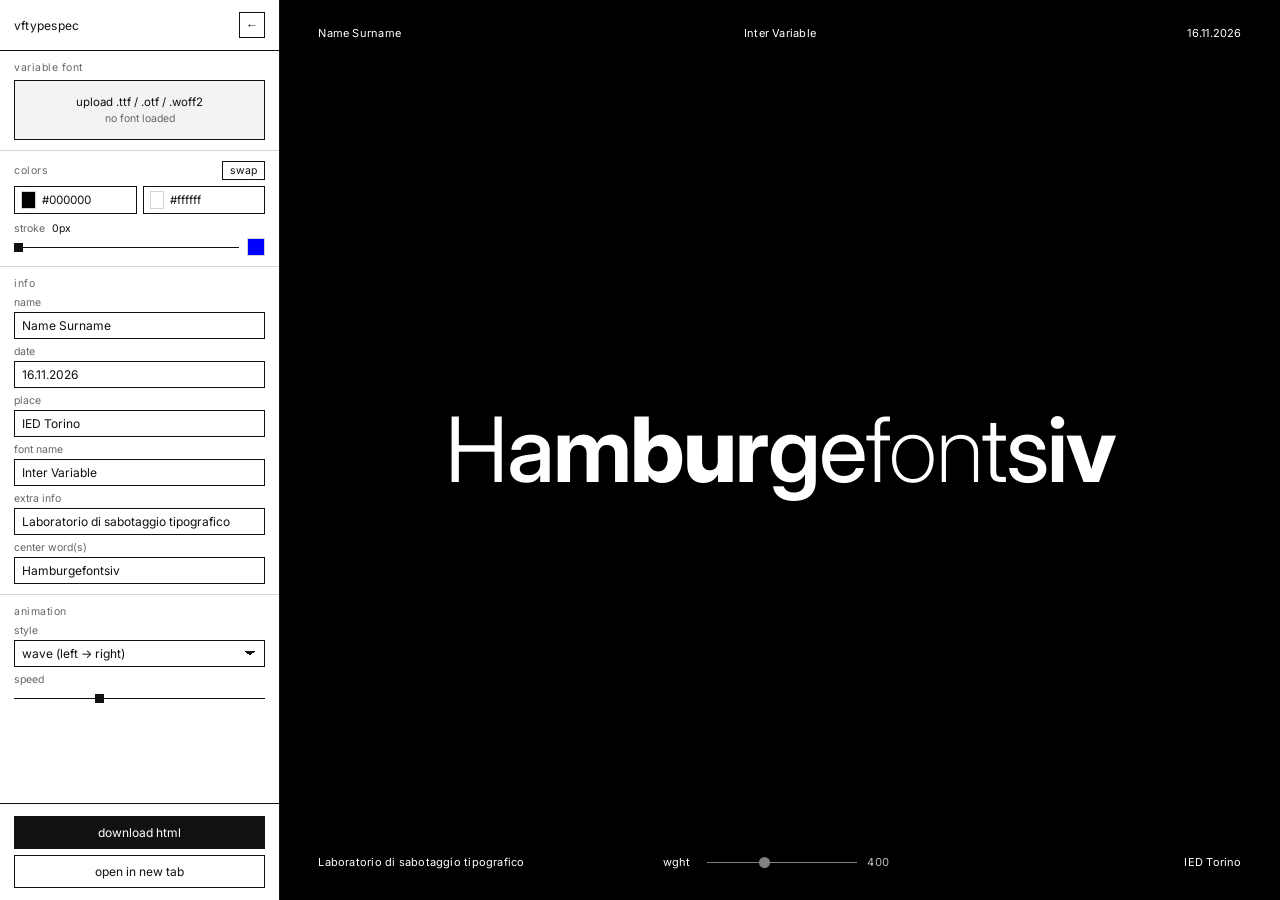
==== laboratoriodisabotaggiotipografico/index.html @ 2f4421c2 "Initial commit: vftypespec (official + laboratoriodisabotaggiotipografico)" ====
<!DOCTYPE html>
<html lang="en">

<head>
  <meta charset="UTF-8">
  <meta name="viewport" content="width=device-width, initial-scale=1.0">
  <title>vftypespec — laboratorio di sabotaggio tipografico</title>
  <link rel="preconnect" href="https://fonts.googleapis.com">
  <link rel="preconnect" href="https://fonts.gstatic.com" crossorigin>
  <link href="https://fonts.googleapis.com/css2?family=Inter:wght@400&display=swap" rel="stylesheet">
  <link rel="stylesheet" href="app.css">
</head>

<body>
  <div class="app-shell" id="appShell">
    <aside class="sidebar" id="sidebar">
      <div class="sidebar-header">
        <span class="app-title">vftypespec</span>
        <button type="button" class="btn-icon" id="collapseBtn" title="hide">←</button>
      </div>

      <div class="sidebar-scroll">
        <section class="control-group">
          <label class="group-label">variable font</label>
          <div class="drop-zone" id="dropZone" tabindex="0" role="button" aria-label="upload variable font">
            <input type="file" id="fontFileInput" accept=".ttf,.otf,.woff2,.woff" hidden>
            <div class="drop-zone-text">
              <strong>upload .ttf / .otf / .woff2</strong>
              <span id="fontStatus">no font loaded</span>
            </div>
          </div>
          <div class="axes-line" id="axesBadge" hidden></div>
        </section>

        <section class="control-group">
          <div class="group-label-row">
            <label class="group-label">colors</label>
            <button type="button" class="btn-mini" id="swapColorsBtn">swap</button>
          </div>
          <div class="color-row">
            <label class="color-input-wrap" title="background">
              <input type="color" id="bgColorPicker" value="#000000" aria-label="background">
              <input type="text" id="bgColorHex" value="#000000" maxlength="7" spellcheck="false"
                aria-label="background hex">
            </label>
            <label class="color-input-wrap" title="text">
              <input type="color" id="fgColorPicker" value="#ffffff" aria-label="text">
              <input type="text" id="fgColorHex" value="#ffffff" maxlength="7" spellcheck="false" aria-label="text hex">
            </label>
          </div>
          <div class="field stroke-field">
            <span>stroke <em id="strokeWidthVal">0px</em></span>
            <div class="stroke-inline">
              <input type="range" id="strokeWidthInput" min="0" max="20" value="0" step="0.5" aria-label="stroke width">
              <input type="color" id="strokeColorPicker" value="#0000ff" title="stroke color" aria-label="stroke color">
            </div>
          </div>
        </section>

        <section class="control-group">
          <label class="group-label">info</label>
          <div class="field-stack">
            <label class="field">
              <span>name</span>
              <input type="text" id="designerNameInput" value="Name Surname" placeholder="Name Surname">
            </label>
            <label class="field">
              <span>date</span>
              <input type="text" id="dateInput" value="16.11.2026" placeholder="16.11.2026">
            </label>
            <label class="field">
              <span>place</span>
              <input type="text" id="placeInput" value="IED Torino" placeholder="IED Torino">
            </label>
            <label class="field">
              <span>font name</span>
              <input type="text" id="fontNameInput" value="Inter Variable" placeholder="Font Name">
            </label>
            <label class="field">
              <span>extra info</span>
              <input type="text" id="extraInfoInput" value="Laboratorio di sabotaggio tipografico" placeholder="Extra info">
            </label>
            <label class="field">
              <span>center word(s)</span>
              <input type="text" id="heroWordInput" value="Hamburgefontsiv" placeholder="up to 6 words">
            </label>
          </div>
        </section>

        <section class="control-group">
          <label class="group-label">animation</label>
          <div class="field-stack">
            <label class="field">
              <span>style</span>
              <select id="animModeInput">
                <option value="wave" selected>wave (left → right)</option>
                <option value="pulse">pulse (all together)</option>
                <option value="center">mirror (from center)</option>
                <option value="random">random (per letter)</option>
                <option value="none">static (slider only)</option>
              </select>
            </label>
            <label class="field" id="animSpeedField">
              <span>speed</span>
              <input type="range" id="animSpeedInput" min="1" max="10" value="4" step="1">
            </label>
          </div>
        </section>
      </div>

      <div class="sidebar-footer">
        <button type="button" class="btn-primary" id="downloadBtn">download html</button>
        <button type="button" class="btn-secondary" id="openTabBtn">open in new tab</button>
      </div>
    </aside>

    <main class="preview-pane">
      <button type="button" class="floating-toggle" id="expandBtn" hidden>☰ controls</button>
      <iframe id="previewFrame" title="specimen preview"></iframe>
    </main>
  </div>
  <div class="page-drop-overlay" id="pageDropOverlay" aria-hidden="true">drop font file</div>

  <script src="app.js"></script>
</body>

</html>
---- laboratoriodisabotaggiotipografico/app.css ----
*,
*::before,
*::after {
  box-sizing: border-box;
  margin: 0;
  padding: 0;
  border-radius: 0;
}

:root {
  --ui-bg: #ffffff;
  --ui-muted-bg: #f3f3f3;
  --ui-border: #111111;
  --ui-soft-border: #d4d4d4;
  --ui-text: #111111;
  --ui-muted: #666666;
}

html, body {
  height: 100%;
  font-family: 'Inter', sans-serif;
  font-size: 12px;
  color: var(--ui-text);
  background: var(--ui-bg);
  text-transform: lowercase;
  overflow: hidden;
}

.app-shell {
  display: flex;
  width: 100%;
  height: 100vh;
}

.sidebar {
  width: 280px;
  min-width: 280px;
  height: 100%;
  background: var(--ui-bg);
  border-right: 1px solid var(--ui-border);
  display: flex;
  flex-direction: column;
  z-index: 20;
}

.app-shell.collapsed .sidebar {
  display: none;
}

.sidebar-header {
  padding: 12px 14px;
  border-bottom: 1px solid var(--ui-border);
  display: flex;
  align-items: center;
  justify-content: space-between;
}

.app-title {
  font-size: 12px;
  font-weight: 400;
  letter-spacing: 0.02em;
}

.btn-icon {
  width: 26px;
  height: 26px;
  border: 1px solid var(--ui-border);
  background: var(--ui-bg);
  color: var(--ui-text);
  cursor: pointer;
  font-size: 12px;
  display: inline-flex;
  align-items: center;
  justify-content: center;
}

.btn-icon:hover {
  background: var(--ui-text);
  color: var(--ui-bg);
}

.sidebar-scroll {
  flex: 1;
  overflow: hidden;
  display: flex;
  flex-direction: column;
}

.control-group {
  padding: 10px 14px;
  border-bottom: 1px solid var(--ui-soft-border);
  display: flex;
  flex-direction: column;
  gap: 6px;
}

.control-group:last-child {
  border-bottom: none;
}

.group-label {
  font-size: 10.5px;
  font-weight: 400;
  letter-spacing: 0.05em;
  color: var(--ui-muted);
}

.group-label-row {
  display: flex;
  align-items: center;
  justify-content: space-between;
}

.btn-mini {
  border: 1px solid var(--ui-border);
  background: var(--ui-bg);
  color: var(--ui-text);
  font-family: inherit;
  font-size: 10.5px;
  padding: 2px 7px;
  cursor: pointer;
}

.btn-mini:hover {
  background: var(--ui-text);
  color: var(--ui-bg);
}

.drop-zone {
  border: 1px solid var(--ui-border);
  padding: 14px 10px;
  text-align: center;
  cursor: pointer;
  background: var(--ui-muted-bg);
}

.drop-zone:hover,
.drop-zone.dragover {
  background: var(--ui-text);
  color: var(--ui-bg);
}

.drop-zone:hover .drop-zone-text span,
.drop-zone.dragover .drop-zone-text span {
  color: #cccccc;
}

.drop-zone-text {
  display: flex;
  flex-direction: column;
  gap: 3px;
  font-size: 11.5px;
}

.drop-zone-text strong {
  font-weight: 400;
}

.drop-zone-text span {
  font-size: 10.5px;
  color: var(--ui-muted);
  overflow: hidden;
  text-overflow: ellipsis;
  white-space: nowrap;
}

.axes-line {
  display: flex;
  flex-wrap: wrap;
  gap: 4px;
}

.axes-line[hidden] {
  display: none;
}

.axis-chip {
  border: 1px solid var(--ui-border);
  background: var(--ui-muted-bg);
  color: var(--ui-text);
  padding: 3px 6px;
  font-family: 'Inter', sans-serif;
  font-variant-numeric: tabular-nums;
  font-size: 10px;
  line-height: 1.2;
  text-transform: none;
  white-space: nowrap;
}

.color-row {
  display: grid;
  grid-template-columns: 1fr 1fr;
  gap: 6px;
}

.stroke-field {
  margin-top: 2px;
}

.stroke-field em {
  font-style: normal;
  color: var(--ui-text);
  margin-left: 4px;
}

.stroke-inline {
  display: flex;
  align-items: center;
  gap: 8px;
}

.stroke-inline input[type="range"] {
  flex: 1;
}

.stroke-inline input[type="color"] {
  -webkit-appearance: none;
  appearance: none;
  width: 18px;
  height: 18px;
  flex-shrink: 0;
  border: 1px solid var(--ui-soft-border);
  background: none;
  padding: 0;
  cursor: pointer;
}

.stroke-inline input[type="color"]::-webkit-color-swatch-wrapper {
  padding: 0;
}

.stroke-inline input[type="color"]::-webkit-color-swatch {
  border: none;
}

.color-input-wrap {
  display: flex;
  align-items: center;
  gap: 6px;
  border: 1px solid var(--ui-border);
  padding: 4px 6px;
  background: var(--ui-bg);
}

.color-input-wrap input[type="color"] {
  -webkit-appearance: none;
  appearance: none;
  width: 18px;
  height: 18px;
  border: 1px solid var(--ui-soft-border);
  background: none;
  padding: 0;
  cursor: pointer;
}

.color-input-wrap input[type="color"]::-webkit-color-swatch-wrapper {
  padding: 0;
}

.color-input-wrap input[type="color"]::-webkit-color-swatch {
  border: none;
}

.color-input-wrap input[type="text"] {
  width: 100%;
  border: none;
  outline: none;
  font-family: 'Inter', sans-serif;
  font-variant-numeric: tabular-nums;
  font-size: 11.5px;
  color: var(--ui-text);
  background: transparent;
  text-transform: none;
}

.field-stack {
  display: flex;
  flex-direction: column;
  gap: 6px;
}

.field-row {
  display: grid;
  grid-template-columns: 1fr 1fr;
  gap: 6px;
}

.field {
  display: flex;
  flex-direction: column;
  gap: 3px;
}

.field span {
  font-size: 10.5px;
  color: var(--ui-muted);
}

.field input[type="text"],
.field select {
  width: 100%;
  padding: 5px 7px;
  border: 1px solid var(--ui-border);
  font-family: inherit;
  font-size: 12px;
  color: var(--ui-text);
  background: var(--ui-bg);
  outline: none;
  -webkit-appearance: none;
  appearance: none;
}

.field input[type="text"] {
  text-transform: none;
}

.field select {
  background-image: linear-gradient(45deg, transparent 50%, var(--ui-text) 50%),
                    linear-gradient(135deg, var(--ui-text) 50%, transparent 50%);
  background-position: calc(100% - 14px) 50%, calc(100% - 9px) 50%;
  background-size: 5px 5px, 5px 5px;
  background-repeat: no-repeat;
  padding-right: 24px;
  cursor: pointer;
}

.field input[type="text"]:focus,
.field select:focus {
  background-color: var(--ui-muted-bg);
}

.field input[type="range"] {
  -webkit-appearance: none;
  appearance: none;
  width: 100%;
  height: 18px;
  background: transparent;
  cursor: pointer;
  outline: none;
}

.field input[type="range"]::-webkit-slider-runnable-track {
  width: 100%;
  height: 1px;
  background: var(--ui-border);
}

.field input[type="range"]::-webkit-slider-thumb {
  -webkit-appearance: none;
  appearance: none;
  width: 9px;
  height: 9px;
  margin-top: -4px;
  background: var(--ui-border);
}

.field input[type="range"]::-moz-range-track {
  width: 100%;
  height: 1px;
  background: var(--ui-border);
}

.field input[type="range"]::-moz-range-thumb {
  width: 9px;
  height: 9px;
  background: var(--ui-border);
  border: none;
  border-radius: 0;
}

.sidebar-footer {
  padding: 12px 14px;
  border-top: 1px solid var(--ui-border);
  display: flex;
  flex-direction: column;
  gap: 6px;
  background: var(--ui-bg);
}

.btn-primary,
.btn-secondary {
  width: 100%;
  padding: 8px 10px;
  font-family: inherit;
  font-size: 12px;
  font-weight: 400;
  cursor: pointer;
  border: 1px solid var(--ui-border);
  text-transform: lowercase;
}

.btn-primary {
  background: var(--ui-text);
  color: var(--ui-bg);
}

.btn-primary:hover {
  background: #333333;
}

.btn-secondary {
  background: var(--ui-bg);
  color: var(--ui-text);
}

.btn-secondary:hover {
  background: var(--ui-muted-bg);
}

.preview-pane {
  flex: 1;
  height: 100%;
  position: relative;
  background: #000000;
}

#previewFrame {
  width: 100%;
  height: 100%;
  border: none;
  display: block;
}

body.is-file-dragging #previewFrame {
  pointer-events: none;
}

.page-drop-overlay {
  position: fixed;
  inset: 0;
  z-index: 999;
  display: none;
  align-items: center;
  justify-content: center;
  background: rgba(0, 0, 0, 0.78);
  color: #ffffff;
  border: 2px solid #ffffff;
  font-size: 14px;
  letter-spacing: 0.04em;
  pointer-events: none;
}

body.is-file-dragging .page-drop-overlay {
  display: flex;
}

.floating-toggle {
  position: fixed;
  top: 48px;
  left: 16px;
  z-index: 50;
  padding: 8px 14px;
  background: #111111;
  color: #ffffff;
  border: 1px solid #ffffff;
  outline: 1px solid #111111;
  font-family: inherit;
  font-size: 12px;
  font-weight: 400;
  letter-spacing: 0.03em;
  cursor: pointer;
  text-transform: lowercase;
}

.floating-toggle:hover {
  background: #ffffff;
  color: #111111;
  border-color: #111111;
  outline-color: #ffffff;
}

@media (max-width: 820px) {
  .app-shell {
    flex-direction: column;
  }

  .sidebar {
    width: 100%;
    min-width: 0;
    height: 46vh;
    border-right: none;
    border-bottom: 1px solid var(--ui-border);
  }

  .preview-pane {
    height: 54vh;
  }
}
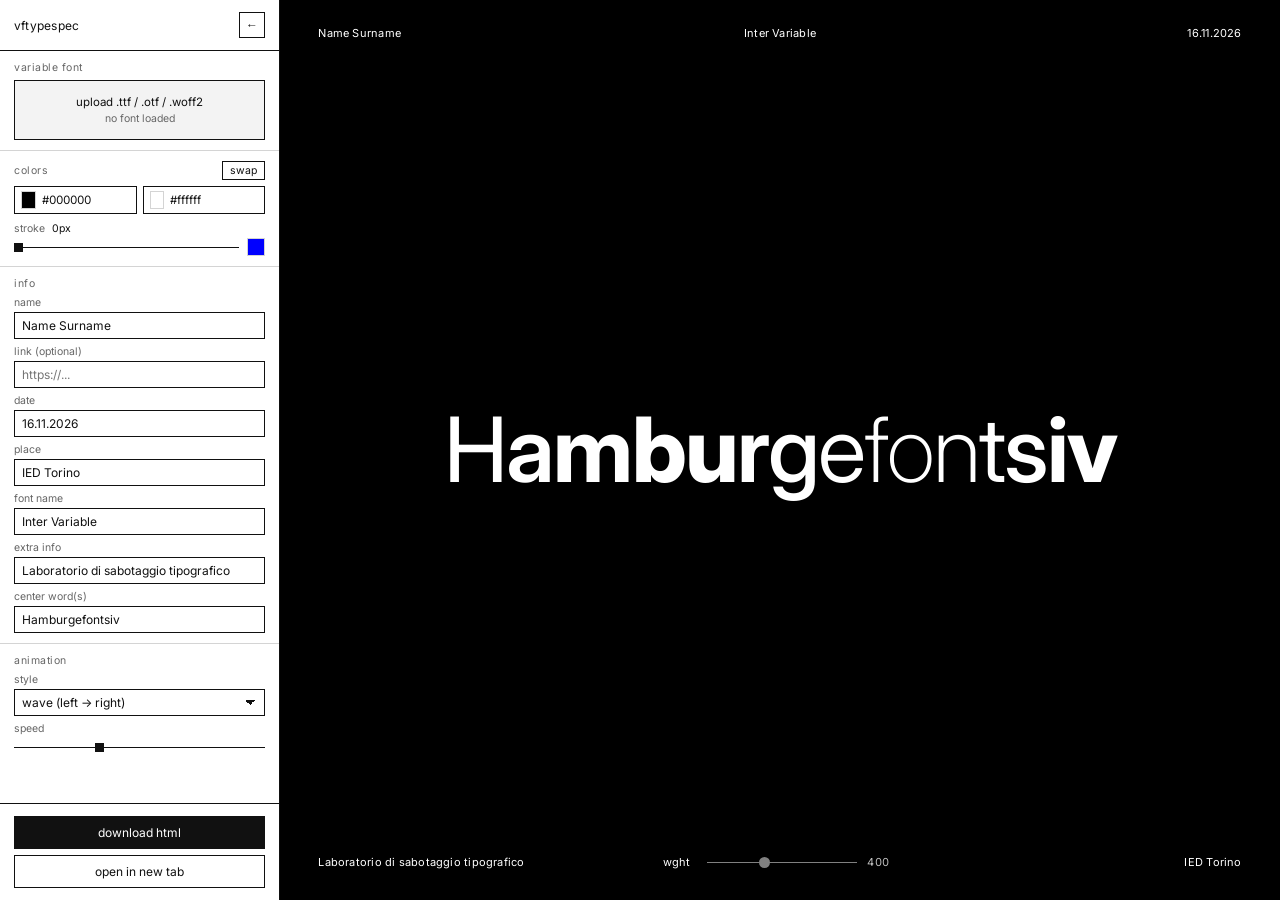
==== commit 8ea0f614: "Add optional designer link on name in workshop specimen" ====
--- a/laboratoriodisabotaggiotipografico/index.html
+++ b/laboratoriodisabotaggiotipografico/index.html
@@ -65,6 +65,10 @@
               <input type="text" id="designerNameInput" value="Name Surname" placeholder="Name Surname">
             </label>
             <label class="field">
+              <span>link (optional)</span>
+              <input type="url" id="designerLinkInput" value="" placeholder="https://...">
+            </label>
+            <label class="field">
               <span>date</span>
               <input type="text" id="dateInput" value="16.11.2026" placeholder="16.11.2026">
             </label>
--- a/laboratoriodisabotaggiotipografico/app.css
+++ b/laboratoriodisabotaggiotipografico/app.css
@@ -297,6 +297,7 @@
 }
 
 .field input[type="text"],
+.field input[type="url"],
 .field select {
   width: 100%;
   padding: 5px 7px;
@@ -310,7 +311,8 @@
   appearance: none;
 }
 
-.field input[type="text"] {
+.field input[type="text"],
+.field input[type="url"] {
   text-transform: none;
 }
 
@@ -325,6 +327,7 @@
 }
 
 .field input[type="text"]:focus,
+.field input[type="url"]:focus,
 .field select:focus {
   background-color: var(--ui-muted-bg);
 }
